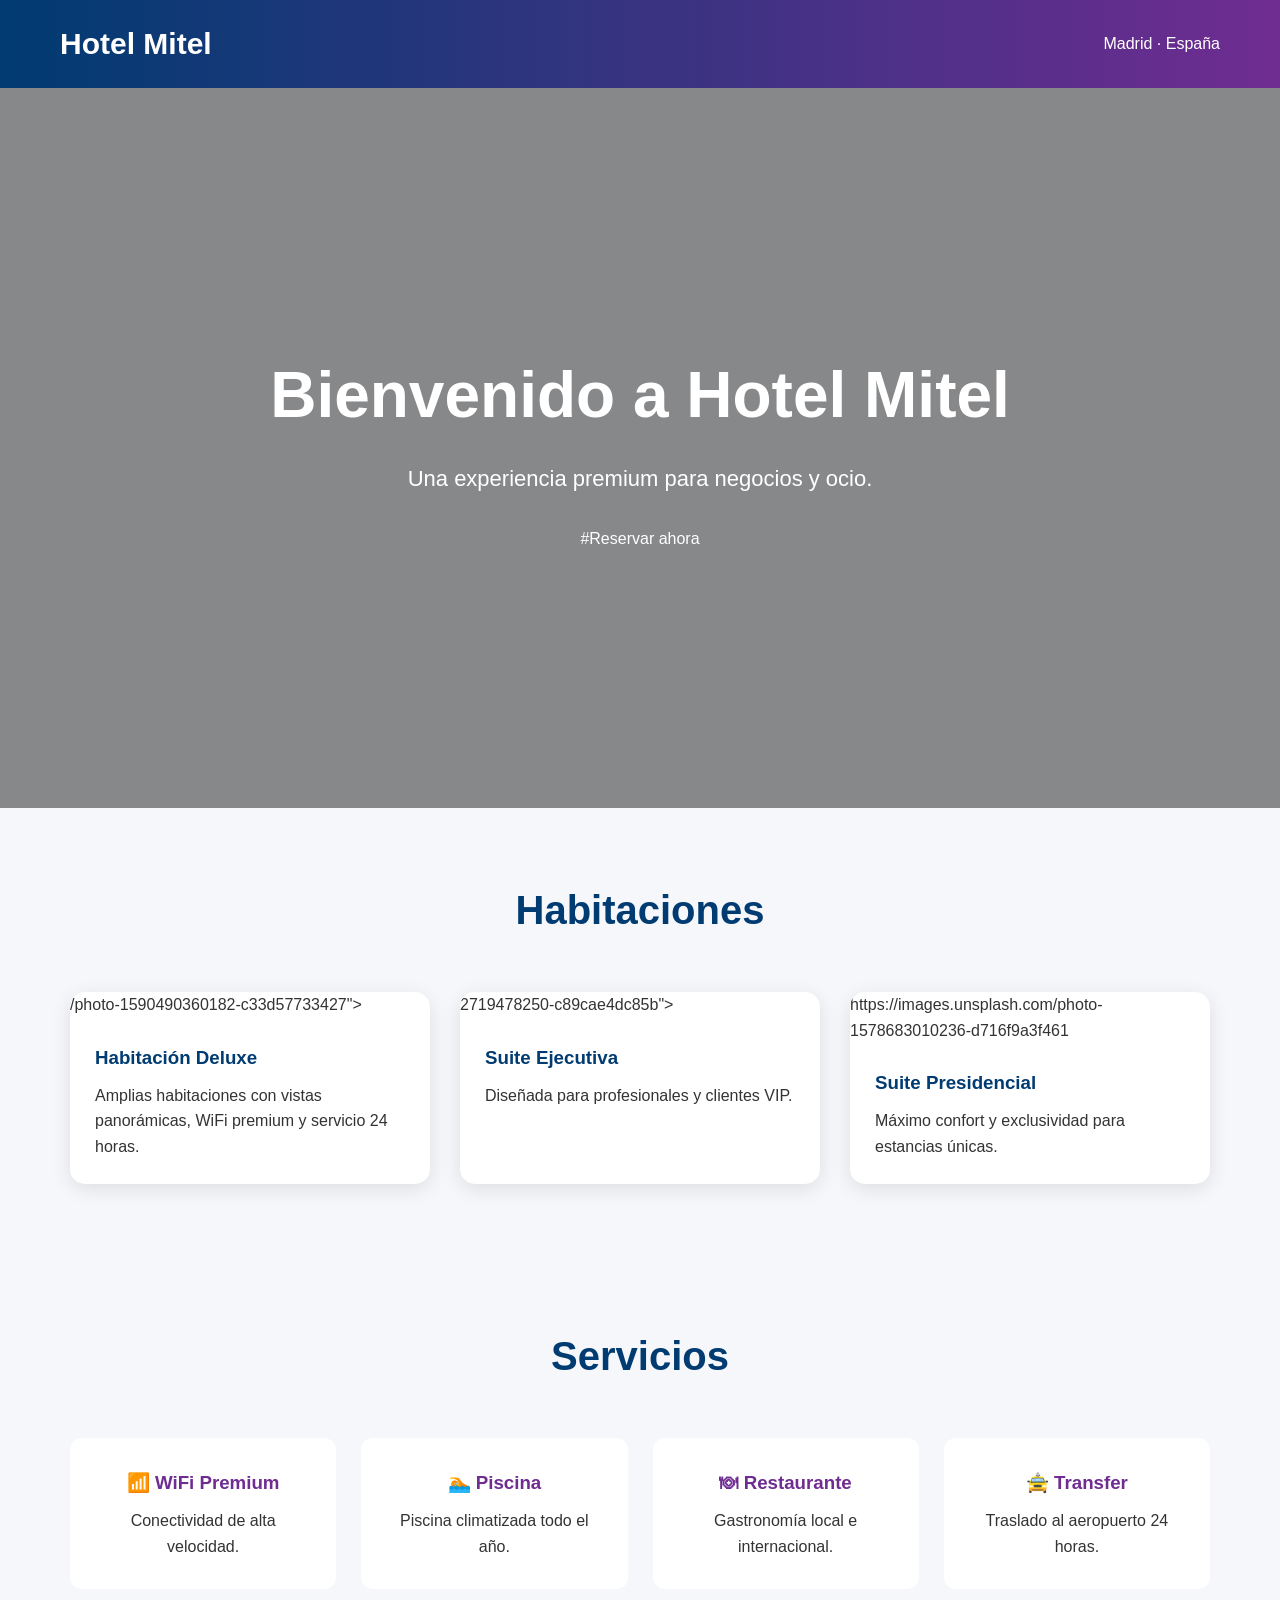
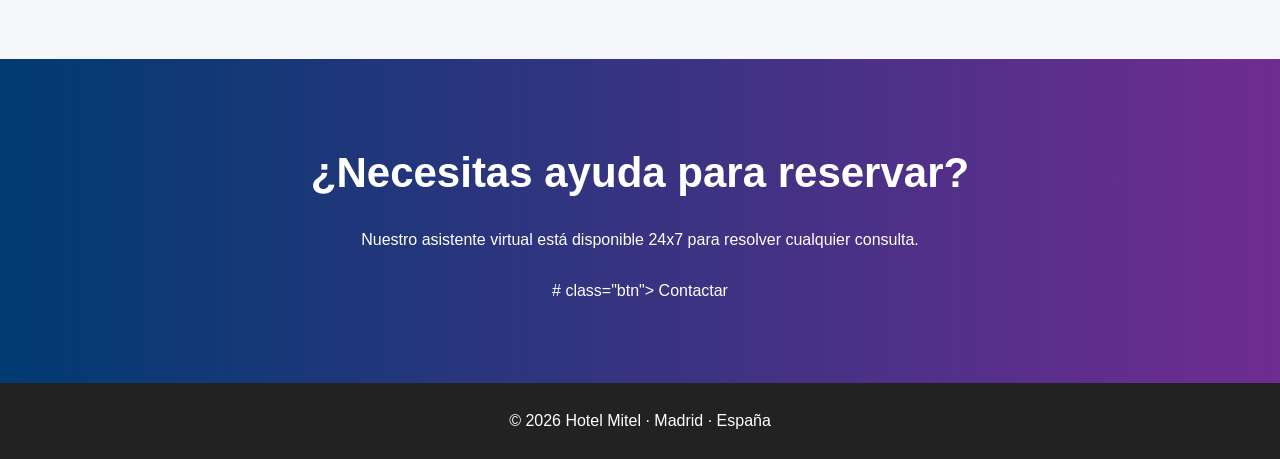
==== hotel.html @ 537307db "Update hotel.html" ====
<!DOCTYPE html>
<html lang="es">

<head>
    <meta charset="UTF-8">
    <meta name="viewport" content="width=device-width, initial-scale=1.0">
    <title>Hotel Mitel</title>

    <style>
        :root {
            --mitel-blue: #003b71;
            --mitel-purple: #6f2c91;
            --light-bg: #f5f7fa;
            --text-color: #333;
        }

        * {
            margin: 0;
            padding: 0;
            box-sizing: border-box;
        }

        body {
            font-family: "Segoe UI", Arial, sans-serif;
            background: var(--light-bg);
            color: var(--text-color);
            line-height: 1.6;
        }

        header {
            background: linear-gradient(90deg,
                    var(--mitel-blue),
                    var(--mitel-purple));
            color: white;
            padding: 20px 60px;
            display: flex;
            justify-content: space-between;
            align-items: center;
        }

        .logo {
            font-size: 30px;
            font-weight: bold;
        }

        .hero {
            height: 80vh;
            background-image: url("https://images.unsplash.com/photo-1566073771259-6a8506099945");
            background-size: cover;
            background-position: center;
            position: relative;
        }

        .hero-overlay {
            position: absolute;
            inset: 0;
            background: rgba(0, 0, 0, 0.45);
            display: flex;
            justify-content: center;
            align-items: center;
            text-align: center;
            color: white;
        }

        .hero-content h1 {
            font-size: 64px;
            margin-bottom: 15px;
        }

        .hero-content p {
            font-size: 22px;
            margin-bottom: 30px;
        }

        .btn {
            background: var(--mitel-purple);
            color: white;
            padding: 15px 30px;
            border: none;
            border-radius: 8px;
            font-size: 18px;
            text-decoration: none;
        }

        .section {
            max-width: 1200px;
            margin: auto;
            padding: 70px 30px;
        }

        .section-title {
            text-align: center;
            font-size: 40px;
            color: var(--mitel-blue);
            margin-bottom: 50px;
        }

        .cards {
            display: grid;
            grid-template-columns: repeat(auto-fit, minmax(320px, 1fr));
            gap: 30px;
        }

        .card {
            background: white;
            border-radius: 15px;
            overflow: hidden;
            box-shadow: 0 5px 20px rgba(0,0,0,0.1);
        }

        .card img {
            width: 100%;
            height: 240px;
            object-fit: cover;
        }

        .card-content {
            padding: 25px;
        }

        .card-content h3 {
            color: var(--mitel-blue);
            margin-bottom: 10px;
        }

        .services {
            display: grid;
            grid-template-columns: repeat(auto-fit, minmax(220px, 1fr));
            gap: 25px;
        }

        .service {
            background: white;
            padding: 30px;
            border-radius: 12px;
            text-align: center;
        }

        .service h3 {
            color: var(--mitel-purple);
            margin-bottom: 10px;
        }

        .cta {
            background: linear-gradient(
                90deg,
                var(--mitel-blue),
                var(--mitel-purple)
            );
            color: white;
            text-align: center;
            padding: 80px 30px;
        }

        .cta h2 {
            font-size: 42px;
            margin-bottom: 20px;
        }

        footer {
            background: #222;
            color: white;
            text-align: center;
            padding: 25px;
        }
    </style>
</head>

<body>

    <header>
        <div class="logo">Hotel Mitel</div>
        <div>Madrid · España</div>
    </header>

    <section class="hero">
        <div class="hero-overlay">
            <div class="hero-content">
                <h1>Bienvenido a Hotel Mitel</h1>
                <p>Una experiencia premium para negocios y ocio.</p>
                #Reservar ahora</a>
            </div>
        </div>
    </section>

    <section class="section">
        <h2 class="section-title">Habitaciones</h2>

        <div class="cards">

            <div class="card">
                /photo-1590490360182-c33d57733427">
                <div class="card-content">
                    <h3>Habitación Deluxe</h3>
                    <p>
                        Amplias habitaciones con vistas panorámicas,
                        WiFi premium y servicio 24 horas.
                    </p>
                </div>
            </div>

            <div class="card">
                2719478250-c89cae4dc85b">
                <div class="card-content">
                    <h3>Suite Ejecutiva</h3>
                    <p>
                        Diseñada para profesionales y clientes VIP.
                    </p>
                </div>
            </div>

            <div class="card">
                https://images.unsplash.com/photo-1578683010236-d716f9a3f461
                <div class="card-content">
                    <h3>Suite Presidencial</h3>
                    <p>
                        Máximo confort y exclusividad para estancias únicas.
                    </p>
                </div>
            </div>

        </div>
    </section>

    <section class="section">

        <h2 class="section-title">Servicios</h2>

        <div class="services">

            <div class="service">
                <h3>📶 WiFi Premium</h3>
                <p>Conectividad de alta velocidad.</p>
            </div>

            <div class="service">
                <h3>🏊 Piscina</h3>
                <p>Piscina climatizada todo el año.</p>
            </div>

            <div class="service">
                <h3>🍽 Restaurante</h3>
                <p>Gastronomía local e internacional.</p>
            </div>

            <div class="service">
                <h3>🚖 Transfer</h3>
                <p>Traslado al aeropuerto 24 horas.</p>
            </div>

        </div>

    </section>

    <section class="cta">

        <h2>¿Necesitas ayuda para reservar?</h2>

        <p>
            Nuestro asistente virtual está disponible 24x7 para resolver
            cualquier consulta.
        </p>

        <br>

        # class="btn">
            Contactar
        </a>

    </section>

    <footer>
        © 2026 Hotel Mitel · Madrid · España
    </footer>

    <!-- PEGAR AQUÍ EL WIDGET DE TALKATIVE -->
    <script>
        import(`https://eu.engage.app/api/ecs/v1/loader/1cc9cc96-e572-4357-b645-b3f1b7cea843.js?path=${encodeURIComponent(window.location.origin+window.location.pathname)}&selectedVersion=${(new URLSearchParams(window.location.search)).get('ecsSelectedVersion') || ''}`)
    </script>

</body>

</html>
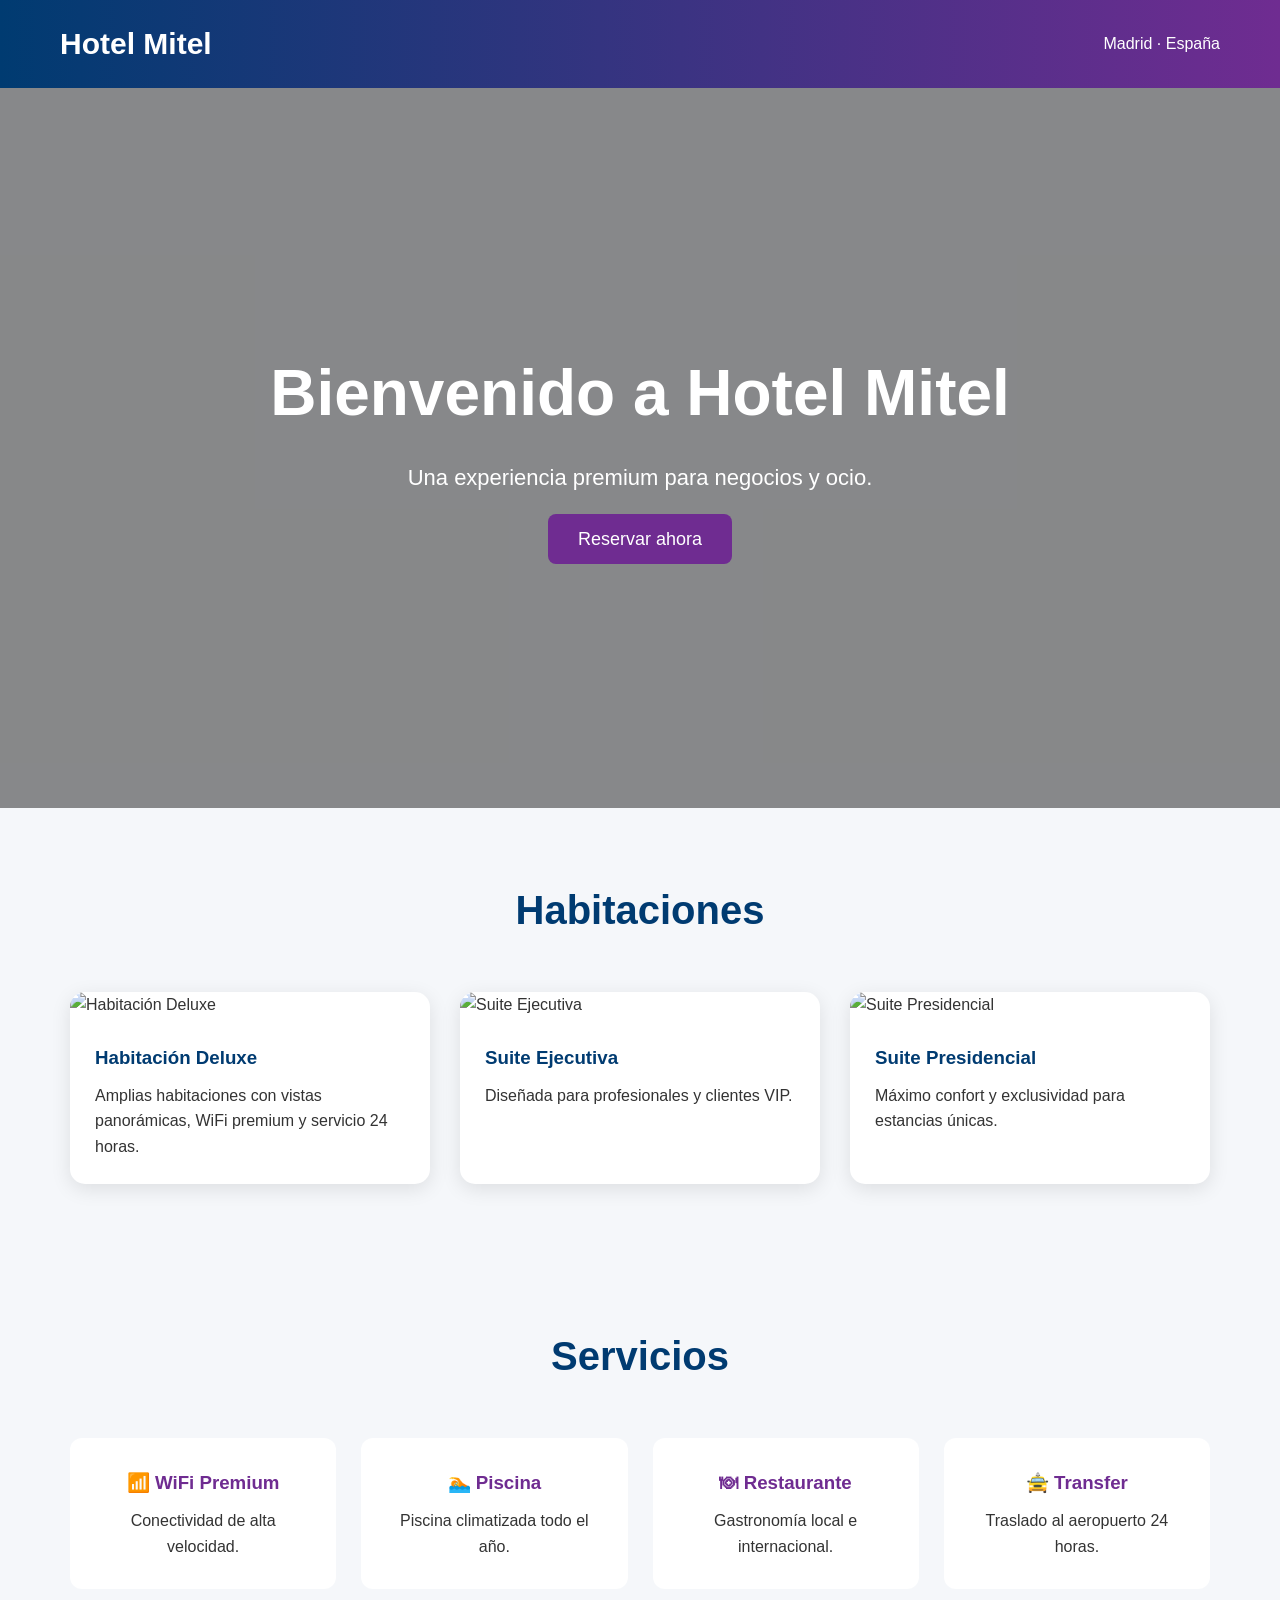
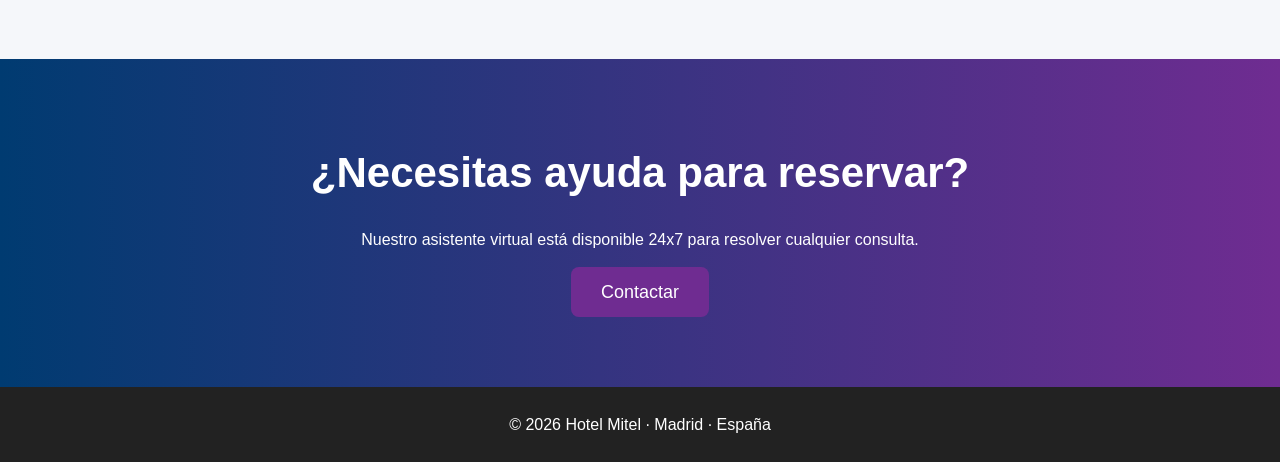
==== commit a090c0c5: "Extract css style" ====
--- a/hotel.html
+++ b/hotel.html
@@ -6,168 +6,10 @@
     <meta charset="UTF-8">
     <meta name="viewport" content="width=device-width, initial-scale=1.0">
     <title>Hotel Mitel</title>
-
-    <style>
-        :root {
-            --mitel-blue: #003b71;
-            --mitel-purple: #6f2c91;
-            --light-bg: #f5f7fa;
-            --text-color: #333;
-        }
-
-        * {
-            margin: 0;
-            padding: 0;
-            box-sizing: border-box;
-        }
-
-        body {
-            font-family: "Segoe UI", Arial, sans-serif;
-            background: var(--light-bg);
-            color: var(--text-color);
-            line-height: 1.6;
-        }
-
-        header {
-            background: linear-gradient(90deg,
-                    var(--mitel-blue),
-                    var(--mitel-purple));
-            color: white;
-            padding: 20px 60px;
-            display: flex;
-            justify-content: space-between;
-            align-items: center;
-        }
-
-        .logo {
-            font-size: 30px;
-            font-weight: bold;
-        }
-
-        .hero {
-            height: 80vh;
-            background-image: url("https://images.unsplash.com/photo-1566073771259-6a8506099945");
-            background-size: cover;
-            background-position: center;
-            position: relative;
-        }
-
-        .hero-overlay {
-            position: absolute;
-            inset: 0;
-            background: rgba(0, 0, 0, 0.45);
-            display: flex;
-            justify-content: center;
-            align-items: center;
-            text-align: center;
-            color: white;
-        }
-
-        .hero-content h1 {
-            font-size: 64px;
-            margin-bottom: 15px;
-        }
-
-        .hero-content p {
-            font-size: 22px;
-            margin-bottom: 30px;
-        }
-
-        .btn {
-            background: var(--mitel-purple);
-            color: white;
-            padding: 15px 30px;
-            border: none;
-            border-radius: 8px;
-            font-size: 18px;
-            text-decoration: none;
-        }
-
-        .section {
-            max-width: 1200px;
-            margin: auto;
-            padding: 70px 30px;
-        }
-
-        .section-title {
-            text-align: center;
-            font-size: 40px;
-            color: var(--mitel-blue);
-            margin-bottom: 50px;
-        }
-
-        .cards {
-            display: grid;
-            grid-template-columns: repeat(auto-fit, minmax(320px, 1fr));
-            gap: 30px;
-        }
-
-        .card {
-            background: white;
-            border-radius: 15px;
-            overflow: hidden;
-            box-shadow: 0 5px 20px rgba(0,0,0,0.1);
-        }
-
-        .card img {
-            width: 100%;
-            height: 240px;
-            object-fit: cover;
-        }
-
-        .card-content {
-            padding: 25px;
-        }
-
-        .card-content h3 {
-            color: var(--mitel-blue);
-            margin-bottom: 10px;
-        }
-
-        .services {
-            display: grid;
-            grid-template-columns: repeat(auto-fit, minmax(220px, 1fr));
-            gap: 25px;
-        }
-
-        .service {
-            background: white;
-            padding: 30px;
-            border-radius: 12px;
-            text-align: center;
-        }
-
-        .service h3 {
-            color: var(--mitel-purple);
-            margin-bottom: 10px;
-        }
-
-        .cta {
-            background: linear-gradient(
-                90deg,
-                var(--mitel-blue),
-                var(--mitel-purple)
-            );
-            color: white;
-            text-align: center;
-            padding: 80px 30px;
-        }
-
-        .cta h2 {
-            font-size: 42px;
-            margin-bottom: 20px;
-        }
-
-        footer {
-            background: #222;
-            color: white;
-            text-align: center;
-            padding: 25px;
-        }
-    </style>
+    <link rel="stylesheet" href="css/styles.css">
 </head>
 
-<body>
+<body class="hotel-page">
 
     <header>
         <div class="logo">Hotel Mitel</div>
@@ -179,7 +21,7 @@
             <div class="hero-content">
                 <h1>Bienvenido a Hotel Mitel</h1>
                 <p>Una experiencia premium para negocios y ocio.</p>
-                #Reservar ahora</a>
+                <a href="#" class="btn">Reservar ahora</a>
             </div>
         </div>
     </section>
@@ -190,7 +32,7 @@
         <div class="cards">
 
             <div class="card">
-                /photo-1590490360182-c33d57733427">
+                <img src="https://images.unsplash.com/photo-1590490360182-c33d57733427?auto=format&fit=crop&w=800&q=80" alt="Habitación Deluxe">
                 <div class="card-content">
                     <h3>Habitación Deluxe</h3>
                     <p>
@@ -201,7 +43,7 @@
             </div>
 
             <div class="card">
-                2719478250-c89cae4dc85b">
+                <img src="https://images.unsplash.com/photo-1505693416388-ac5ce068fe85?auto=format&fit=crop&w=800&q=80" alt="Suite Ejecutiva">
                 <div class="card-content">
                     <h3>Suite Ejecutiva</h3>
                     <p>
@@ -211,7 +53,7 @@
             </div>
 
             <div class="card">
-                https://images.unsplash.com/photo-1578683010236-d716f9a3f461
+                <img src="https://images.unsplash.com/photo-1578683010236-d716f9a3f461?auto=format&fit=crop&w=800&q=80" alt="Suite Presidencial">
                 <div class="card-content">
                     <h3>Suite Presidencial</h3>
                     <p>
@@ -264,9 +106,7 @@
 
         <br>
 
-        # class="btn">
-            Contactar
-        </a>
+        <a href="#" class="btn">Contactar</a>
 
     </section>
 
--- a/css/styles.css
+++ b/css/styles.css
@@ -0,0 +1,198 @@
+:root {
+    --mitel-blue: #003b71;
+    --mitel-purple: #6f2c91;
+    --light-bg: #f5f7fa;
+    --text-color: #333;
+}
+
+* {
+    margin: 0;
+    padding: 0;
+    box-sizing: border-box;
+}
+
+body {
+    font-family: "Segoe UI", Arial, sans-serif;
+}
+
+body.home-page {
+    min-height: 100vh;
+    display: flex;
+    justify-content: center;
+    align-items: center;
+    background: linear-gradient(135deg, var(--mitel-blue), var(--mitel-purple));
+}
+
+body.hotel-page {
+    background: var(--light-bg);
+    color: var(--text-color);
+    line-height: 1.6;
+}
+
+.home-page .container {
+    text-align: center;
+    background: white;
+    padding: 60px;
+    border-radius: 20px;
+    box-shadow: 0 10px 30px rgba(0, 0, 0, 0.2);
+    max-width: 600px;
+    width: 90%;
+}
+
+.home-page h1 {
+    color: var(--mitel-blue);
+    margin-bottom: 15px;
+}
+
+.home-page p {
+    color: #666;
+    margin-bottom: 40px;
+}
+
+.home-page .demo-button {
+    display: inline-block;
+    padding: 18px 36px;
+    background: var(--mitel-purple);
+    color: white;
+    text-decoration: none;
+    border-radius: 10px;
+    font-size: 18px;
+    font-weight: 600;
+    transition: 0.3s;
+}
+
+.home-page .demo-button:hover {
+    transform: translateY(-2px);
+    opacity: 0.9;
+}
+
+.hotel-page header {
+    background: linear-gradient(90deg, var(--mitel-blue), var(--mitel-purple));
+    color: white;
+    padding: 20px 60px;
+    display: flex;
+    justify-content: space-between;
+    align-items: center;
+}
+
+.hotel-page .logo {
+    font-size: 30px;
+    font-weight: bold;
+}
+
+.hotel-page .hero {
+    height: 80vh;
+    background-image: url("https://images.unsplash.com/photo-1566073771259-6a8506099945");
+    background-size: cover;
+    background-position: center;
+    position: relative;
+}
+
+.hotel-page .hero-overlay {
+    position: absolute;
+    inset: 0;
+    background: rgba(0, 0, 0, 0.45);
+    display: flex;
+    justify-content: center;
+    align-items: center;
+    text-align: center;
+    color: white;
+}
+
+.hotel-page .hero-content h1 {
+    font-size: 64px;
+    margin-bottom: 15px;
+}
+
+.hotel-page .hero-content p {
+    font-size: 22px;
+    margin-bottom: 30px;
+}
+
+.hotel-page .btn {
+    background: var(--mitel-purple);
+    color: white;
+    padding: 15px 30px;
+    border: none;
+    border-radius: 8px;
+    font-size: 18px;
+    text-decoration: none;
+}
+
+.hotel-page .section {
+    max-width: 1200px;
+    margin: auto;
+    padding: 70px 30px;
+}
+
+.hotel-page .section-title {
+    text-align: center;
+    font-size: 40px;
+    color: var(--mitel-blue);
+    margin-bottom: 50px;
+}
+
+.hotel-page .cards {
+    display: grid;
+    grid-template-columns: repeat(auto-fit, minmax(320px, 1fr));
+    gap: 30px;
+}
+
+.hotel-page .card {
+    background: white;
+    border-radius: 15px;
+    overflow: hidden;
+    box-shadow: 0 5px 20px rgba(0, 0, 0, 0.1);
+}
+
+.hotel-page .card img {
+    width: 100%;
+    height: 240px;
+    object-fit: cover;
+}
+
+.hotel-page .card-content {
+    padding: 25px;
+}
+
+.hotel-page .card-content h3 {
+    color: var(--mitel-blue);
+    margin-bottom: 10px;
+}
+
+.hotel-page .services {
+    display: grid;
+    grid-template-columns: repeat(auto-fit, minmax(220px, 1fr));
+    gap: 25px;
+}
+
+.hotel-page .service {
+    background: white;
+    padding: 30px;
+    border-radius: 12px;
+    text-align: center;
+}
+
+.hotel-page .service h3 {
+    color: var(--mitel-purple);
+    margin-bottom: 10px;
+}
+
+.hotel-page .cta {
+    background: linear-gradient(90deg, var(--mitel-blue), var(--mitel-purple));
+    color: white;
+    text-align: center;
+    padding: 80px 30px;
+}
+
+.hotel-page .cta h2 {
+    font-size: 42px;
+    margin-bottom: 20px;
+}
+
+.hotel-page footer {
+    background: #222;
+    color: white;
+    text-align: center;
+    padding: 25px;
+}
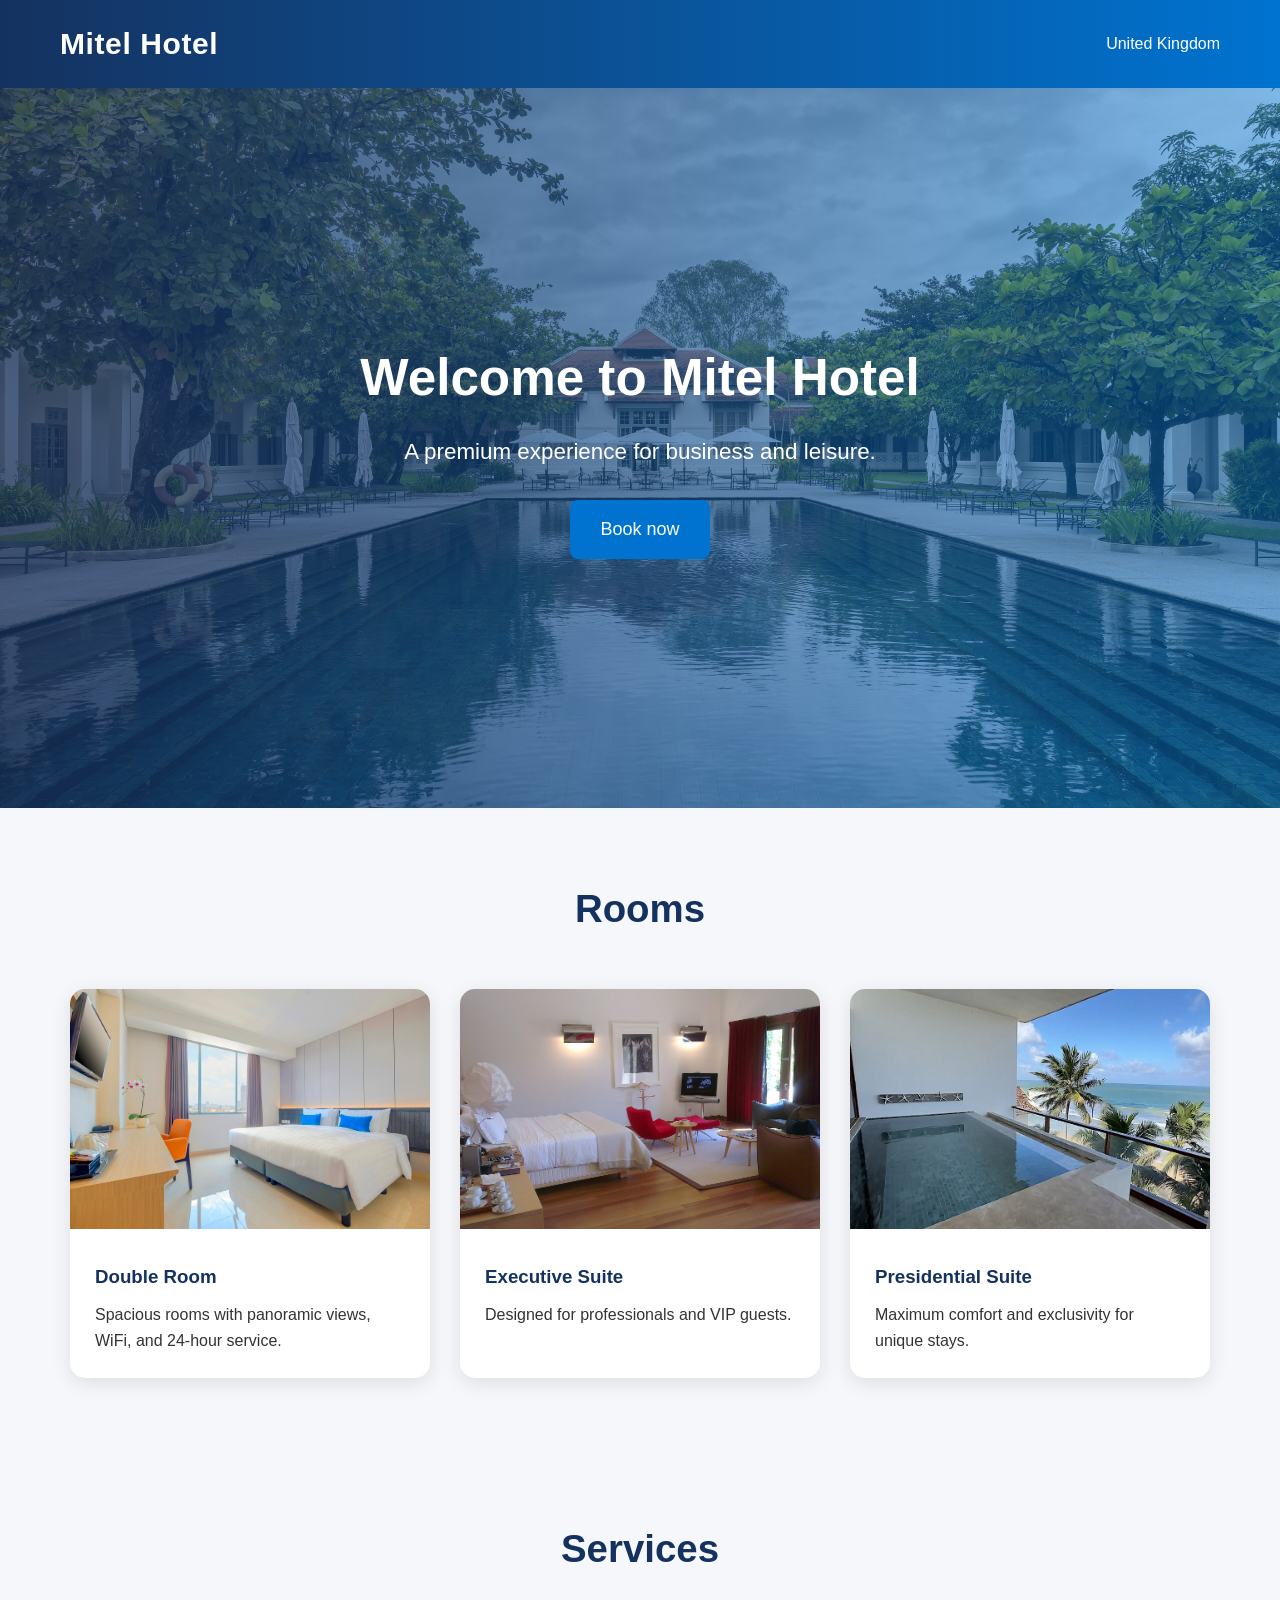
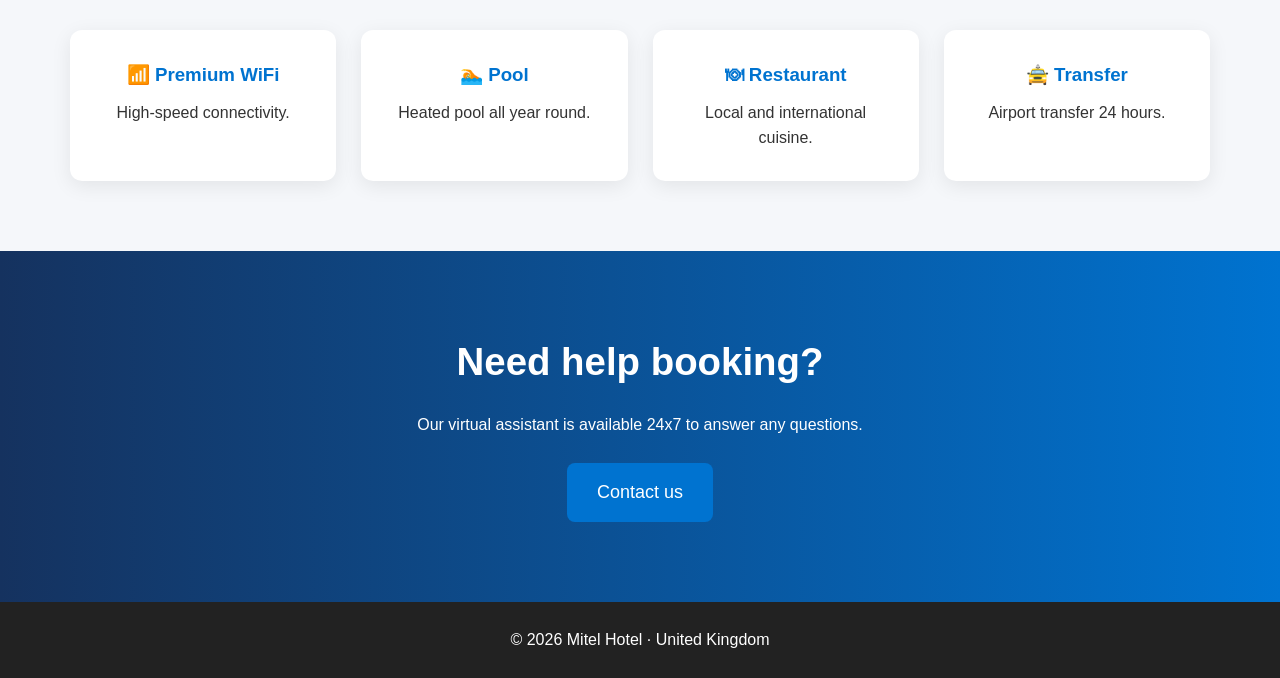
==== commit 1bc9a01f: "Add municipality demo" ====
--- a/hotel.html
+++ b/hotel.html
@@ -9,54 +9,54 @@
     <link rel="stylesheet" href="css/styles.css">
 </head>
 
-<body class="hotel-page">
+<body data-page="hotel">
 
     <header>
-        <div class="logo">Hotel Mitel</div>
-        <div>Madrid · España</div>
+        <div class="logo" data-i18n="logo">Hotel Mitel</div>
+        <div data-i18n="location">Madrid · España</div>
     </header>
 
-    <section class="hero">
+    <section class="hero" style="background-image: url('images/hotel/hotel.jpg');">
         <div class="hero-overlay">
             <div class="hero-content">
-                <h1>Bienvenido a Hotel Mitel</h1>
-                <p>Una experiencia premium para negocios y ocio.</p>
-                <a href="#" class="btn">Reservar ahora</a>
+                <h1 data-i18n="heroTitle">Bienvenido a Hotel Mitel</h1>
+                <p data-i18n="heroText">Una experiencia premium para negocios y ocio.</p>
+                <a href="#" class="btn" data-i18n="heroButton">Reservar ahora</a>
             </div>
         </div>
     </section>
 
     <section class="section">
-        <h2 class="section-title">Habitaciones</h2>
+        <h2 class="section-title" data-i18n="roomsTitle">Habitaciones</h2>
 
         <div class="cards">
 
             <div class="card">
-                <img src="https://images.unsplash.com/photo-1590490360182-c33d57733427?auto=format&fit=crop&w=800&q=80" alt="Habitación Deluxe">
+                <img src="images/hotel/room.jpg" alt="Habitación Doble" data-i18n="room1Alt">
                 <div class="card-content">
-                    <h3>Habitación Deluxe</h3>
-                    <p>
+                    <h3 data-i18n="room1Title">Habitación Doble</h3>
+                    <p data-i18n="room1Text">
                         Amplias habitaciones con vistas panorámicas,
-                        WiFi premium y servicio 24 horas.
+                        WiFi y servicio 24 horas.
                     </p>
                 </div>
             </div>
 
             <div class="card">
-                <img src="https://images.unsplash.com/photo-1505693416388-ac5ce068fe85?auto=format&fit=crop&w=800&q=80" alt="Suite Ejecutiva">
+                <img src="images/hotel/executive-suite.jpg" alt="Suite Ejecutiva" data-i18n="room2Alt">
                 <div class="card-content">
-                    <h3>Suite Ejecutiva</h3>
-                    <p>
+                    <h3 data-i18n="room2Title">Suite Ejecutiva</h3>
+                    <p data-i18n="room2Text">
                         Diseñada para profesionales y clientes VIP.
                     </p>
                 </div>
             </div>
 
             <div class="card">
-                <img src="https://images.unsplash.com/photo-1578683010236-d716f9a3f461?auto=format&fit=crop&w=800&q=80" alt="Suite Presidencial">
+                <img src="images/hotel/presidential-suite.jpg" alt="Suite Presidencial" data-i18n="room3Alt">
                 <div class="card-content">
-                    <h3>Suite Presidencial</h3>
-                    <p>
+                    <h3 data-i18n="room3Title">Suite Presidencial</h3>
+                    <p data-i18n="room3Text">
                         Máximo confort y exclusividad para estancias únicas.
                     </p>
                 </div>
@@ -67,28 +67,28 @@
 
     <section class="section">
 
-        <h2 class="section-title">Servicios</h2>
+        <h2 class="section-title" data-i18n="servicesTitle">Servicios</h2>
 
         <div class="services">
 
             <div class="service">
-                <h3>📶 WiFi Premium</h3>
-                <p>Conectividad de alta velocidad.</p>
+                <h3 data-i18n="service1Title">📶 WiFi Premium</h3>
+                <p data-i18n="service1Text">Conectividad de alta velocidad.</p>
             </div>
 
             <div class="service">
-                <h3>🏊 Piscina</h3>
-                <p>Piscina climatizada todo el año.</p>
+                <h3 data-i18n="service2Title">🏊 Piscina</h3>
+                <p data-i18n="service2Text">Piscina climatizada todo el año.</p>
             </div>
 
             <div class="service">
-                <h3>🍽 Restaurante</h3>
-                <p>Gastronomía local e internacional.</p>
+                <h3 data-i18n="service3Title">🍽 Restaurante</h3>
+                <p data-i18n="service3Text">Gastronomía local e internacional.</p>
             </div>
 
             <div class="service">
-                <h3>🚖 Transfer</h3>
-                <p>Traslado al aeropuerto 24 horas.</p>
+                <h3 data-i18n="service4Title">🚖 Transfer</h3>
+                <p data-i18n="service4Text">Traslado al aeropuerto 24 horas.</p>
             </div>
 
         </div>
@@ -97,27 +97,28 @@
 
     <section class="cta">
 
-        <h2>¿Necesitas ayuda para reservar?</h2>
+        <h2 data-i18n="ctaTitle">¿Necesitas ayuda para reservar?</h2>
 
-        <p>
+        <p data-i18n="ctaText">
             Nuestro asistente virtual está disponible 24x7 para resolver
             cualquier consulta.
         </p>
 
         <br>
 
-        <a href="#" class="btn">Contactar</a>
+        <a href="#" class="btn" data-i18n="ctaButton">Contactar</a>
 
     </section>
 
-    <footer>
+    <footer data-i18n="footer">
         © 2026 Hotel Mitel · Madrid · España
     </footer>
 
     <!-- PEGAR AQUÍ EL WIDGET DE TALKATIVE -->
     <script>
-        import(`https://eu.engage.app/api/ecs/v1/loader/1cc9cc96-e572-4357-b645-b3f1b7cea843.js?path=${encodeURIComponent(window.location.origin+window.location.pathname)}&selectedVersion=${(new URLSearchParams(window.location.search)).get('ecsSelectedVersion') || ''}`)
-    </script>
+        import(`https://eu.engage.app/api/ecs/v1/loader/fc1d13b3-a8ac-4f45-9d56-4a5da90d6025.js?path=${encodeURIComponent(window.location.toString())}&selectedVersion=${(new URLSearchParams(window.location.search)).get('ecsSelectedVersion') || ''}`)
+    </script> 
+    <script src="js/i18n.js"></script>
 
 </body>
 
--- a/css/styles.css
+++ b/css/styles.css
@@ -1,6 +1,9 @@
 :root {
+    --mitel-dark-blue: #15325f;
+    --mitel-mid-blue: #0073d0;
+    --mitel-yellow: #fdb714;
     --mitel-blue: #003b71;
-    --mitel-purple: #6f2c91;
+    --mitel-purple: #812cc4;
     --light-bg: #f5f7fa;
     --text-color: #333;
 }
@@ -20,10 +23,10 @@
     display: flex;
     justify-content: center;
     align-items: center;
-    background: linear-gradient(135deg, var(--mitel-blue), var(--mitel-purple));
-}
-
-body.hotel-page {
+    background: linear-gradient(135deg, var(--mitel-dark-blue), var(--mitel-mid-blue));
+}
+
+body {
     background: var(--light-bg);
     color: var(--text-color);
     line-height: 1.6;
@@ -40,7 +43,7 @@
 }
 
 .home-page h1 {
-    color: var(--mitel-blue);
+    color: var(--mitel-dark-blue);
     margin-bottom: 15px;
 }
 
@@ -50,9 +53,11 @@
 }
 
 .home-page .demo-button {
-    display: inline-block;
+    display: inline-flex;
+    align-items: center;
+    gap: 10px;
     padding: 18px 36px;
-    background: var(--mitel-purple);
+    background: var(--mitel-mid-blue);
     color: white;
     text-decoration: none;
     border-radius: 10px;
@@ -61,138 +66,211 @@
     transition: 0.3s;
 }
 
+.home-page .demo-button .icon {
+    width: 64px;
+    height: 64px;
+    flex-shrink: 0;
+}
+
 .home-page .demo-button:hover {
     transform: translateY(-2px);
     opacity: 0.9;
 }
 
-.hotel-page header {
-    background: linear-gradient(90deg, var(--mitel-blue), var(--mitel-purple));
+.lang-switcher {
+    display: flex;
+    justify-content: center;
+    gap: 10px;
+    margin-bottom: 24px;
+}
+
+.lang-btn {
+    border: 1px solid var(--mitel-dark-blue);
+    background: #f3f7fb;
+    color: var(--mitel-dark-blue);
+    padding: 8px 14px;
+    border-radius: 999px;
+    cursor: pointer;
+    font-weight: 600;
+    transition: all 0.2s ease;
+}
+
+.lang-btn:hover {
+    background: #e8f0f8;
+    transform: translateY(-1px);
+}
+
+.lang-btn.active {
+    background: var(--mitel-dark-blue);
+    color: white;
+    box-shadow: 0 6px 16px rgba(0, 0, 0, 0.15);
+}
+
+.home-page .container {
+    display: flex;
+    flex-direction: column;
+    align-items: center;
+}
+
+header {
+    background: linear-gradient(90deg, var(--mitel-dark-blue), var(--mitel-mid-blue));
     color: white;
     padding: 20px 60px;
     display: flex;
     justify-content: space-between;
     align-items: center;
-}
-
-.hotel-page .logo {
+    flex-wrap: wrap;
+    gap: 12px;
+}
+
+.logo {
     font-size: 30px;
-    font-weight: bold;
-}
-
-.hotel-page .hero {
-    height: 80vh;
-    background-image: url("https://images.unsplash.com/photo-1566073771259-6a8506099945");
+    font-weight: 700;
+    letter-spacing: 0.02em;
+}
+
+.hero {
+    min-height: 80vh;
     background-size: cover;
     background-position: center;
     position: relative;
-}
-
-.hotel-page .hero-overlay {
+    display: flex;
+    align-items: center;
+    justify-content: center;
+}
+
+.hero-overlay {
     position: absolute;
     inset: 0;
-    background: rgba(0, 0, 0, 0.45);
-    display: flex;
-    justify-content: center;
-    align-items: center;
-    text-align: center;
-    color: white;
-}
-
-.hotel-page .hero-content h1 {
-    font-size: 64px;
+    background: linear-gradient(90deg, rgba(21, 50, 95, 0.75), rgba(0, 115, 208, 0.5));
+    display: flex;
+    justify-content: center;
+    align-items: center;
+    text-align: center;
+    color: white;
+    padding: 24px;
+}
+
+.hero-content {
+    max-width: 780px;
+}
+
+.hero-content h1 {
+    font-size: clamp(2.2rem, 4vw, 4rem);
     margin-bottom: 15px;
 }
 
-.hotel-page .hero-content p {
-    font-size: 22px;
+.hero-content p {
+    font-size: clamp(1.1rem, 2vw, 1.4rem);
     margin-bottom: 30px;
 }
 
-.hotel-page .btn {
-    background: var(--mitel-purple);
+.btn {
+    display: inline-block;
+    background: var(--mitel-mid-blue);
     color: white;
     padding: 15px 30px;
     border: none;
     border-radius: 8px;
     font-size: 18px;
     text-decoration: none;
-}
-
-.hotel-page .section {
+    transition: transform 0.2s ease, opacity 0.2s ease;
+}
+
+.btn:hover {
+    transform: translateY(-2px);
+    opacity: 0.95;
+}
+
+.section {
     max-width: 1200px;
     margin: auto;
     padding: 70px 30px;
 }
 
-.hotel-page .section-title {
-    text-align: center;
-    font-size: 40px;
-    color: var(--mitel-blue);
+.section-title {
+    text-align: center;
+    font-size: clamp(2rem, 3vw, 2.5rem);
+    color: var(--mitel-dark-blue);
     margin-bottom: 50px;
 }
 
-.hotel-page .cards {
+.cards {
     display: grid;
-    grid-template-columns: repeat(auto-fit, minmax(320px, 1fr));
+    grid-template-columns: repeat(auto-fit, minmax(280px, 1fr));
     gap: 30px;
 }
 
-.hotel-page .card {
+.card {
     background: white;
     border-radius: 15px;
     overflow: hidden;
     box-shadow: 0 5px 20px rgba(0, 0, 0, 0.1);
 }
 
-.hotel-page .card img {
+.card img {
     width: 100%;
     height: 240px;
     object-fit: cover;
 }
 
-.hotel-page .card-content {
+.card-content {
     padding: 25px;
 }
 
-.hotel-page .card-content h3 {
-    color: var(--mitel-blue);
+.card-content h3 {
+    color: var(--mitel-dark-blue);
     margin-bottom: 10px;
 }
 
-.hotel-page .services {
+.services {
     display: grid;
     grid-template-columns: repeat(auto-fit, minmax(220px, 1fr));
     gap: 25px;
 }
 
-.hotel-page .service {
+.service {
     background: white;
     padding: 30px;
     border-radius: 12px;
     text-align: center;
-}
-
-.hotel-page .service h3 {
-    color: var(--mitel-purple);
+    box-shadow: 0 5px 20px rgba(0, 0, 0, 0.08);
+}
+
+.service h3 {
+    color: var(--mitel-mid-blue);
     margin-bottom: 10px;
 }
 
-.hotel-page .cta {
-    background: linear-gradient(90deg, var(--mitel-blue), var(--mitel-purple));
+.cta {
+    background: linear-gradient(90deg, var(--mitel-dark-blue), var(--mitel-mid-blue));
     color: white;
     text-align: center;
     padding: 80px 30px;
 }
 
-.hotel-page .cta h2 {
-    font-size: 42px;
+.cta h2 {
+    font-size: clamp(2rem, 3vw, 2.6rem);
     margin-bottom: 20px;
 }
 
-.hotel-page footer {
+footer {
     background: #222;
     color: white;
     text-align: center;
     padding: 25px;
+}
+
+@media (max-width: 768px) {
+    header {
+        padding: 20px 24px;
+    }
+
+    .hero {
+        min-height: 70vh;
+    }
+
+    .section {
+        padding: 50px 20px;
+    }
 }
